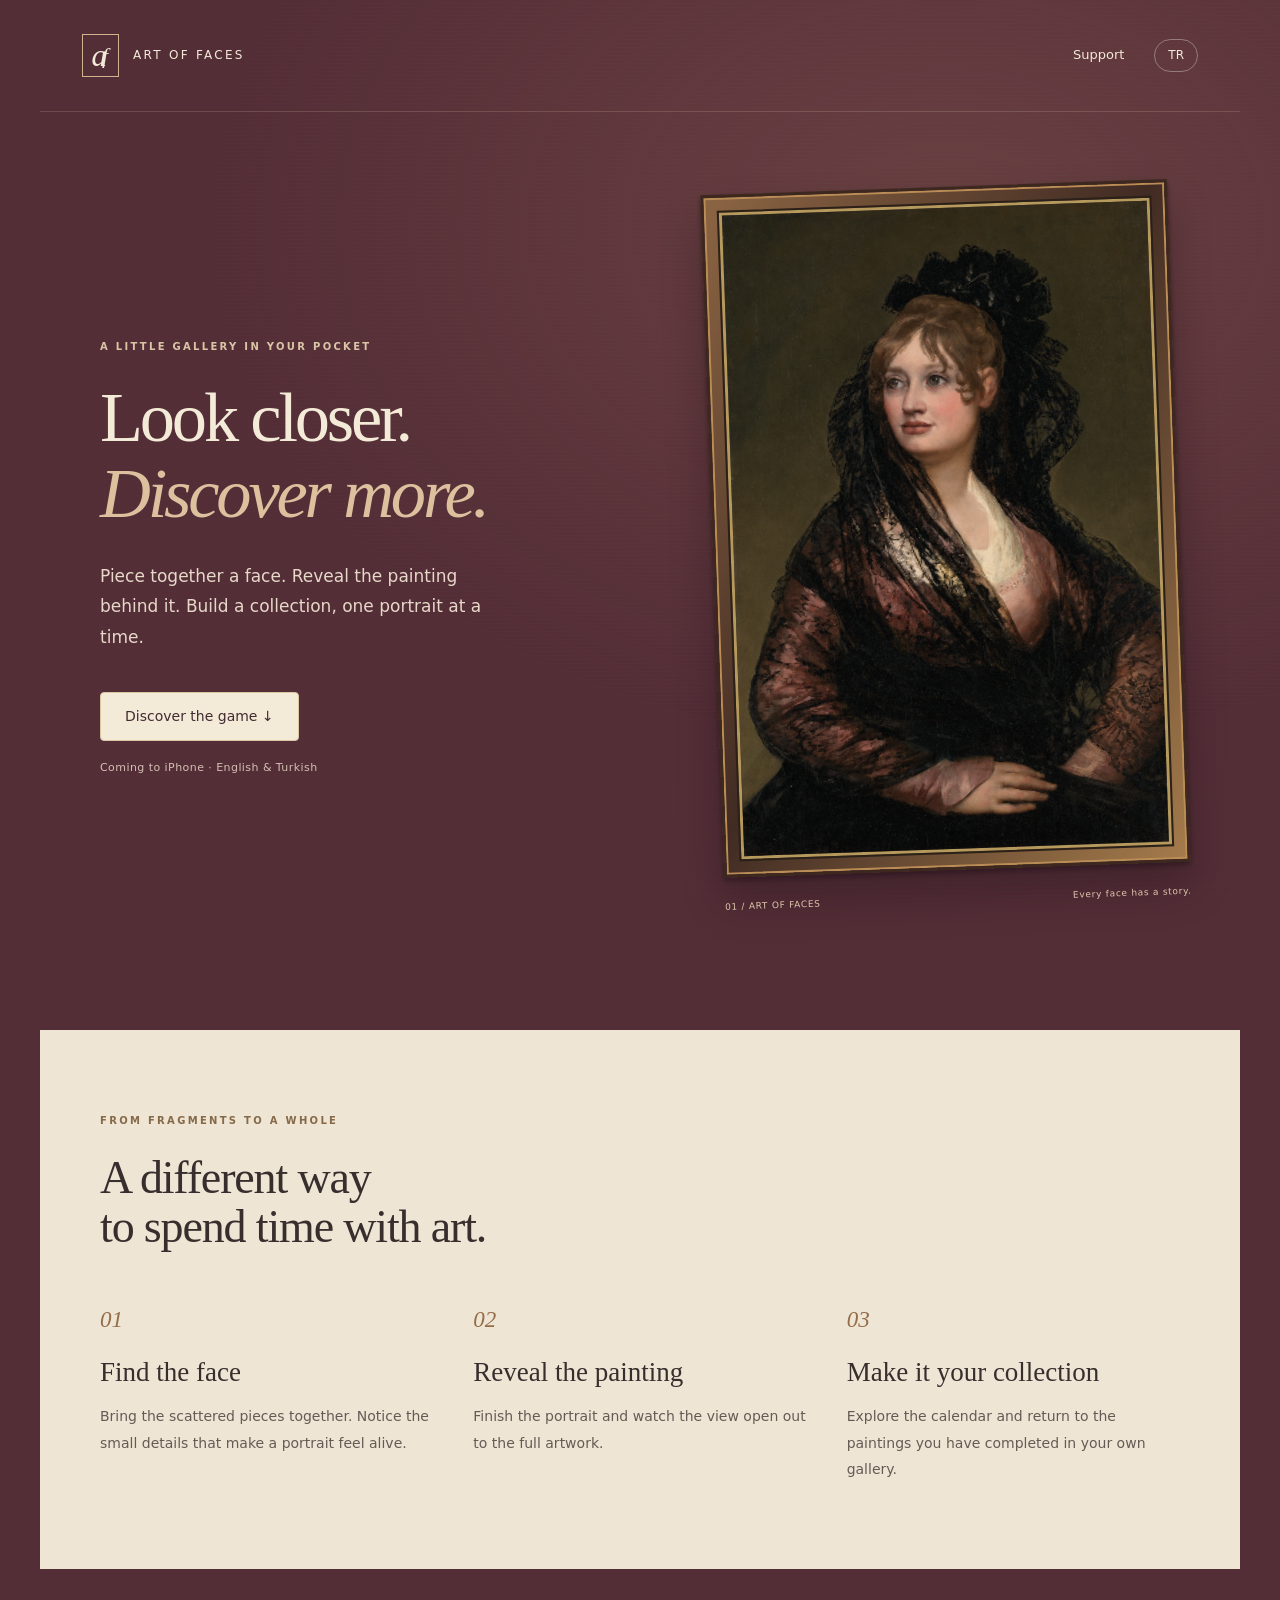
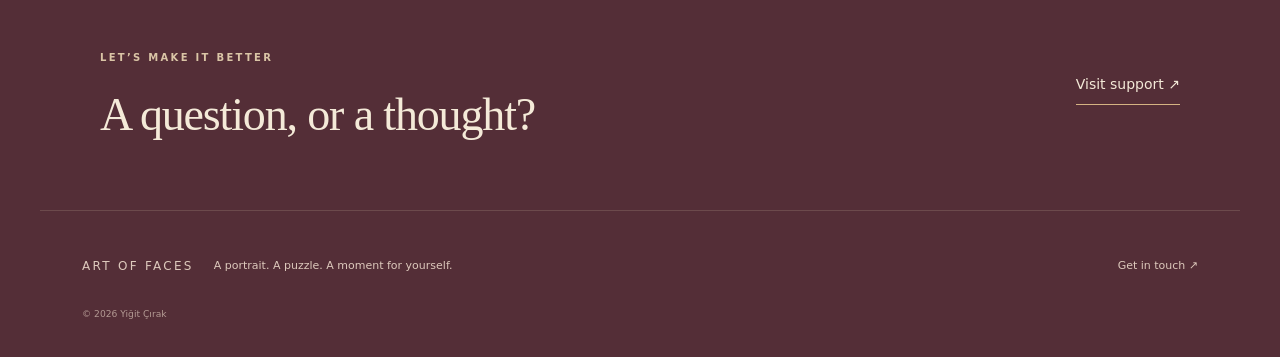
==== index.html @ 992b3d63 "Publish bilingual Art of Faces website and support" ====
<!doctype html><html lang="en"><head><meta charset="utf-8"><meta name="viewport" content="width=device-width,initial-scale=1"><title>Discover, piece by piece — Art of Faces</title><meta name="description" content="Discover portraits, piece by piece. Art of Faces is a portrait puzzle game for iPhone."><meta name="theme-color" content="#542e37"><link rel="icon" href="./assets/icon.svg" type="image/svg+xml"><link rel="stylesheet" href="./assets/site.css"><script src="./assets/site.js" defer></script></head><body><a class="skip" href="#main">Skip to content</a><header><a class="brand" href="./"><span class="brand-mark">a<span>f</span></span> ART OF FACES</a><nav aria-label="Main navigation"><a href="./support/"><span data-en>Support</span><span data-tr hidden>Destek</span></a><button id="language" aria-label="Switch to Turkish">TR</button></nav></header><main id="main"><section class="hero"><div class="hero-copy"><p class="eyebrow"><span data-en>A LITTLE GALLERY IN YOUR POCKET</span><span data-tr hidden>CEBİNDE KÜÇÜK BİR GALERİ</span></p><h1><span data-en>Look closer.<br><em>Discover more.</em></span><span data-tr hidden>Yakından bak.<br><em>Yeniden keşfet.</em></span></h1><p class="intro"><span data-en>Piece together a face. Reveal the painting behind it. Build a collection, one portrait at a time.</span><span data-tr hidden>Bir yüzün parçalarını birleştir. Ardındaki tabloyu ortaya çıkar. Her portreyle kendi koleksiyonunu oluştur.</span></p><a class="button" href="#experience"><span data-en>Discover the game ↓</span><span data-tr hidden>Oyunu keşfet ↓</span></a><p class="availability"><span data-en>Coming to iPhone · English & Turkish</span><span data-tr hidden>Yakında iPhone’da · Türkçe ve İngilizce</span></p></div><figure class="hero-art"><div class="frame"><img src="./assets/portrait.png" width="339" height="512" alt="A painted portrait of a woman wearing a black lace mantilla"></div><figcaption><span>01 / ART OF FACES</span><span><span data-en>Every face has a story.</span><span data-tr hidden>Her yüzün bir hikâyesi var.</span></span></figcaption></figure></section><section class="experience" id="experience"><p class="eyebrow"><span data-en>FROM FRAGMENTS TO A WHOLE</span><span data-tr hidden>PARÇALARDAN BÜTÜNE</span></p><h2><span data-en>A different way<br>to spend time with art.</span><span data-tr hidden>Sanatla vakit geçirmenin<br>başka bir yolu.</span></h2><div class="steps"><article><span class="number">01</span><h3><span data-en>Find the face</span><span data-tr hidden>Yüzü tamamla</span></h3><p><span data-en>Bring the scattered pieces together. Notice the small details that make a portrait feel alive.</span><span data-tr hidden>Dağılmış parçaları bir araya getir. Portreye hayat veren küçük ayrıntıları fark et.</span></p></article><article><span class="number">02</span><h3><span data-en>Reveal the painting</span><span data-tr hidden>Tabloyu keşfet</span></h3><p><span data-en>Finish the portrait and watch the view open out to the full artwork.</span><span data-tr hidden>Portreyi tamamla; görüntü açılırken eserin tamamıyla tanış.</span></p></article><article><span class="number">03</span><h3><span data-en>Make it your collection</span><span data-tr hidden>Koleksiyonunu oluştur</span></h3><p><span data-en>Explore the calendar and return to the paintings you have completed in your own gallery.</span><span data-tr hidden>Takvimi keşfet, tamamladığın tablolara kendi galerinde yeniden bak.</span></p></article></div></section><section class="contact-strip"><div><p class="eyebrow"><span data-en>LET’S MAKE IT BETTER</span><span data-tr hidden>BİRLİKTE GELİŞTİRELİM</span></p><h2><span data-en>A question, or a thought?</span><span data-tr hidden>Bir sorun ya da bir fikir?</span></h2></div><a class="text-link" href="./support/"><span data-en>Visit support ↗</span><span data-tr hidden>Destek sayfasına git ↗</span></a></section></main><footer><a class="brand" href="./">ART OF FACES</a><p><span data-en>A portrait. A puzzle. A moment for yourself.</span><span data-tr hidden>Bir portre. Bir bulmaca. Kendine ayırdığın bir an.</span></p><a href="./support/"><span data-en>Get in touch ↗</span><span data-tr hidden>İletişime geç ↗</span></a><small>© 2026 Yiğit Çırak</small></footer></body></html>
---- assets/site.css ----
*{box-sizing:border-box}html{scroll-behavior:smooth}body{margin:0;background:#542e37;color:#f4ead8;font:17px/1.7 system-ui,-apple-system,sans-serif}body:before{content:"";position:fixed;inset:0;pointer-events:none;z-index:-1;background:radial-gradient(ellipse at 74% 25%,#ab7a6540,transparent 55%),repeating-linear-gradient(0deg,#ffffff02 0 1px,transparent 1px 4px)}a{color:inherit;text-decoration:none}a:hover{text-decoration:underline}button{font:inherit;color:inherit;cursor:pointer}header,main,footer{max-width:1200px;margin:auto}header{padding:34px 42px;display:flex;align-items:center;justify-content:space-between;border-bottom:1px solid #e8d6b52b}.brand{display:flex;gap:14px;align-items:center;font-size:12px;letter-spacing:.19em}.brand-mark{border:1px solid #cfb58d;width:37px;height:43px;display:grid;place-content:center;font:italic 31px Georgia;position:relative}.brand-mark span{position:absolute;left:19px;top:8px;font-size:22px}nav{display:flex;gap:30px;align-items:center;font-size:13px}nav button{background:none;border:1px solid #ffffff55;border-radius:30px;padding:5px 13px;font-size:12px}.hero{padding:75px 60px 100px;display:grid;grid-template-columns:1.1fr 1fr;gap:100px;align-items:center}.eyebrow{font-size:10px;letter-spacing:.23em;color:#dac5a6;font-weight:600;margin-bottom:24px}h1,h2,h3{font-family:Georgia,'Times New Roman',serif;font-weight:400;line-height:1.08}h1{font-size:clamp(42px,5.5vw,72px);letter-spacing:-.045em;margin:0 0 30px}h1 em{color:#ddc19f;font-weight:400}.intro{font-size:17px;max-width:410px;color:#e7d8c9;line-height:1.8}.button{display:inline-block;border:1px solid #ddc6a2;border-radius:4px;padding:12px 24px;margin-top:22px;font-size:14px;background:#f4ead8;color:#422b31}.availability{font-size:11px;letter-spacing:.04em;color:#d5beb3;margin-top:18px}.hero-art{margin:0;transform:rotate(-2deg)}.frame{padding:15px;background:linear-gradient(125deg,#8c6543,#412b23 48%,#a47b4b);border:3px solid #3d281f;box-shadow:0 24px 42px #170a134d,0 3px 5px #170a1366,inset 0 0 0 2px #bb8d56}.frame img{display:block;width:100%;height:auto;border:3px solid #b69a5d;outline:2px solid #2b2118}figcaption{font-size:9px;letter-spacing:.08em;display:flex;justify-content:space-between;margin:22px 0;gap:12px;color:#dfc6ac}.experience{background:#eee5d5;color:#382e2d;padding:72px 60px}.experience .eyebrow{color:#856948}h2{font-size:clamp(32px,3.6vw,46px);letter-spacing:-.025em;margin:12px 0 40px}.steps{display:grid;grid-template-columns:repeat(3,1fr);gap:40px;margin-top:55px}.number{font:italic 23px Georgia;color:#956d48}.steps h3{font-size:27px;margin:22px 0 16px}.steps p{font-size:14px;line-height:1.9;color:#665b54}.contact-strip{padding:70px 60px;display:flex;justify-content:space-between;align-items:center;gap:24px}.contact-strip h2{margin:0}.text-link{font-size:14px;border-bottom:1px solid #d5b383;padding-bottom:7px;white-space:nowrap}footer{padding:35px 42px;border-top:1px solid #e8d6b52b;display:flex;gap:20px;flex-wrap:wrap;align-items:center;font-size:11px;color:#ddc9bc}footer p{flex:1}footer small{width:100%;opacity:.7}.reading{max-width:850px;padding:65px 42px 90px;min-height:70vh}.reading h1{font-size:58px}.reading .intro{max-width:650px}.reading>p{font-size:15px;max-width:680px;color:#e1cfc3}.email{display:inline-block;font-size:clamp(19px,3vw,30px);border-bottom:1px solid #ccaa7c;margin:20px 0 25px;overflow-wrap:anywhere}.reading h2{margin-top:65px;font-size:35px}details{border-top:1px solid #e8d6b538;padding:19px 0}details:last-of-type{border-bottom:1px solid #e8d6b538}summary{cursor:pointer;font-size:16px}details p{font-size:14px;color:#e1cfc3;padding-right:20px}.developer{margin-top:40px}a:focus-visible,button:focus-visible,summary:focus-visible{outline:3px solid #e9c77e;outline-offset:6px}.skip{position:absolute;left:15px;top:-100px;background:#eee5d5;color:#382e2d;padding:10px;z-index:10}.skip:focus{top:15px}[hidden]{display:none!important}@media(max-width:700px){header{padding:22px 24px}nav{gap:18px}.hero{padding:48px 30px 55px;grid-template-columns:1fr;gap:42px}.hero-copy{text-align:center}.intro{margin-left:auto;margin-right:auto}.hero-art{max-width:310px;justify-self:center;width:85%}.experience{padding:48px 30px}.steps{grid-template-columns:1fr;gap:28px;margin-top:35px}.steps article{border-top:1px solid #8b715c44;padding-top:24px}.steps h3{margin-top:12px}.contact-strip{padding:48px 30px;flex-direction:column;align-items:flex-start}footer{padding:30px;flex-direction:column;align-items:flex-start;gap:12px}footer p{margin:0}.reading{padding:45px 26px}.reading h1{font-size:44px}}@media(prefers-reduced-motion:reduce){html{scroll-behavior:auto}}
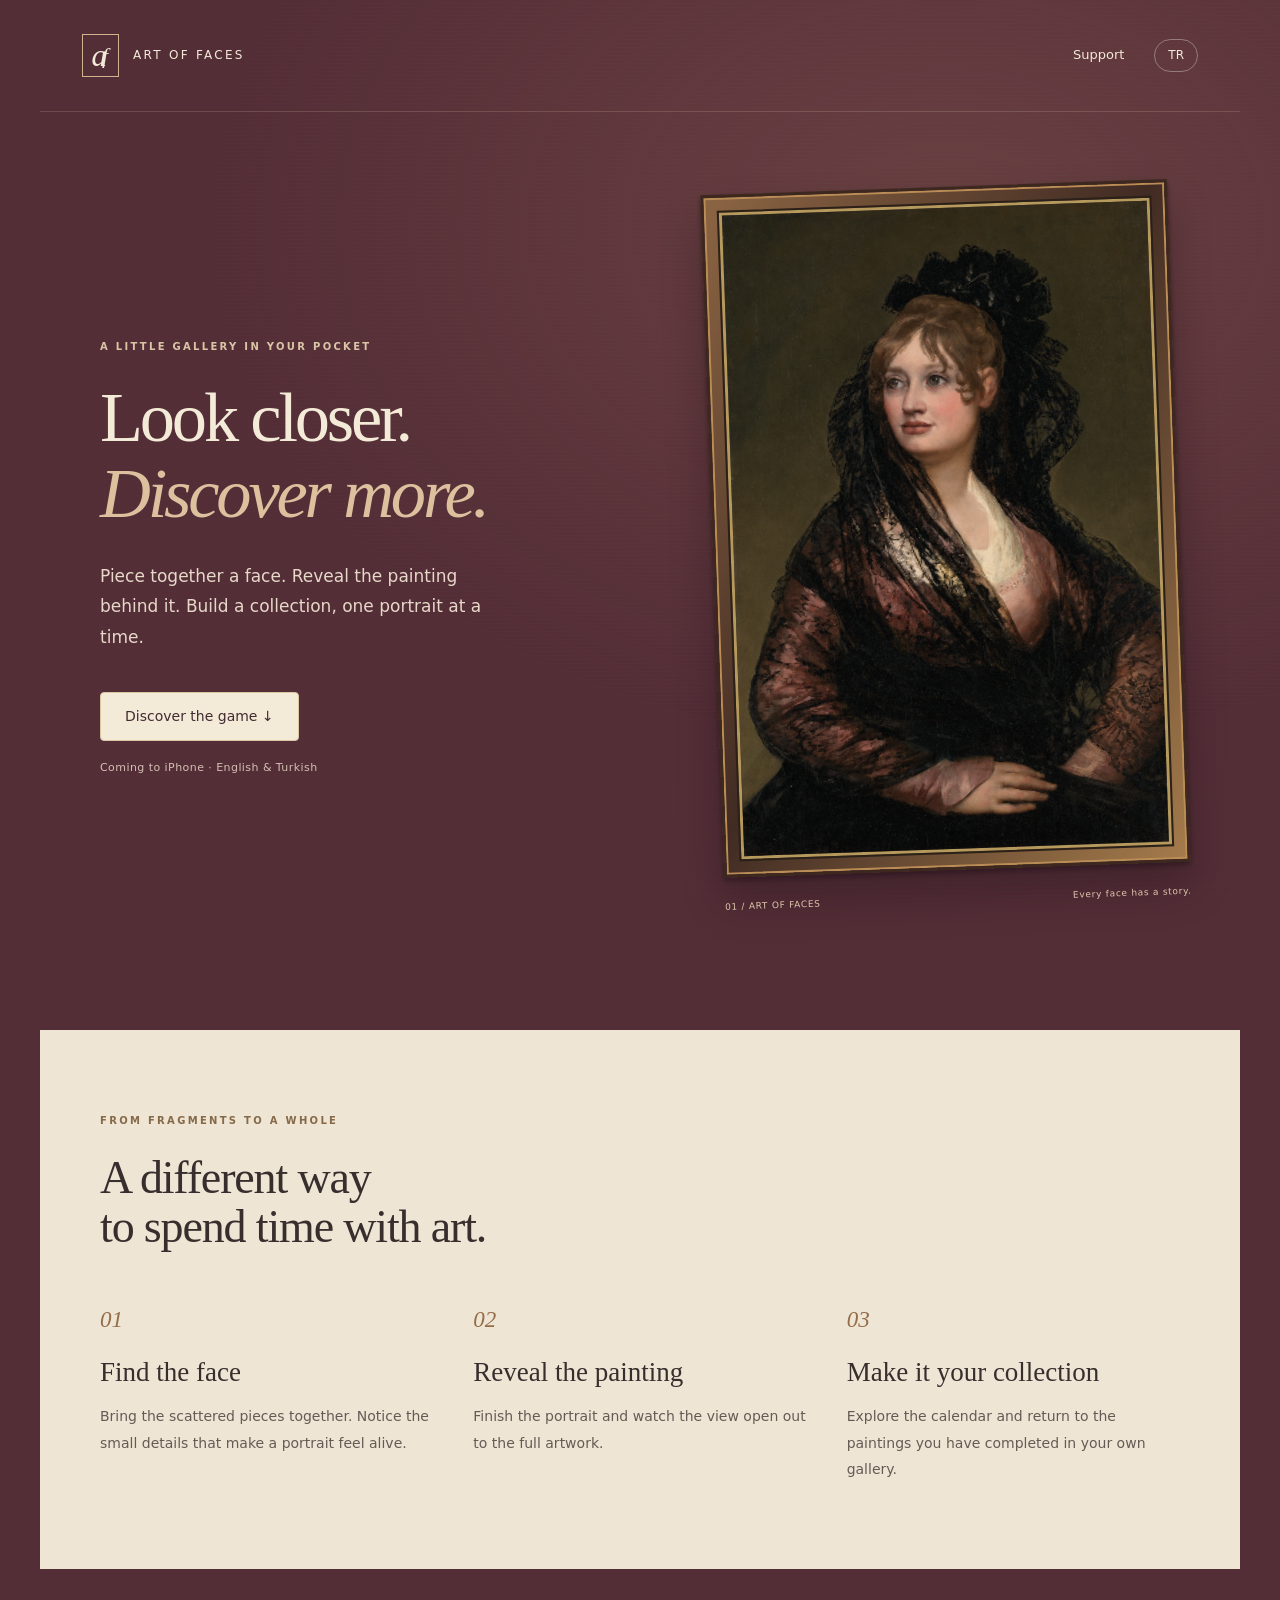
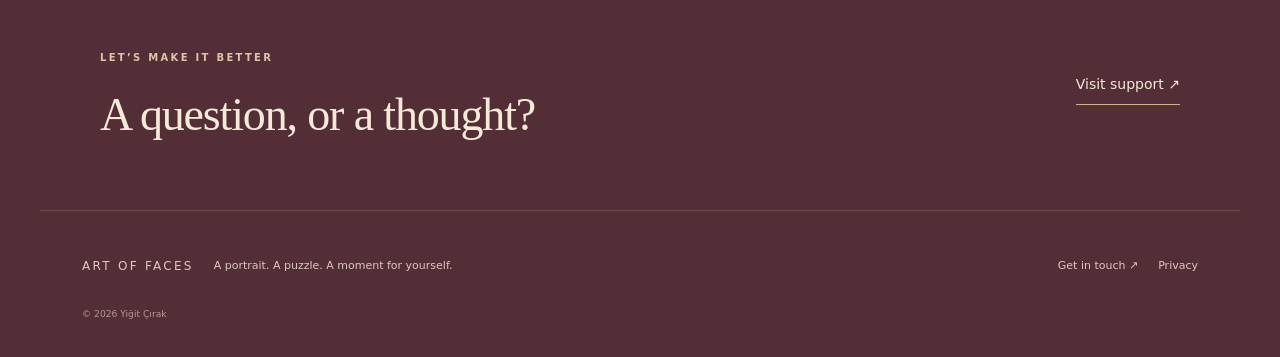
==== commit 63d67976: "Add bilingual privacy policy and navigation links" ====
--- a/index.html
+++ b/index.html
@@ -1 +1 @@
-<!doctype html><html lang="en"><head><meta charset="utf-8"><meta name="viewport" content="width=device-width,initial-scale=1"><title>Discover, piece by piece — Art of Faces</title><meta name="description" content="Discover portraits, piece by piece. Art of Faces is a portrait puzzle game for iPhone."><meta name="theme-color" content="#542e37"><link rel="icon" href="./assets/icon.svg" type="image/svg+xml"><link rel="stylesheet" href="./assets/site.css"><script src="./assets/site.js" defer></script></head><body><a class="skip" href="#main">Skip to content</a><header><a class="brand" href="./"><span class="brand-mark">a<span>f</span></span> ART OF FACES</a><nav aria-label="Main navigation"><a href="./support/"><span data-en>Support</span><span data-tr hidden>Destek</span></a><button id="language" aria-label="Switch to Turkish">TR</button></nav></header><main id="main"><section class="hero"><div class="hero-copy"><p class="eyebrow"><span data-en>A LITTLE GALLERY IN YOUR POCKET</span><span data-tr hidden>CEBİNDE KÜÇÜK BİR GALERİ</span></p><h1><span data-en>Look closer.<br><em>Discover more.</em></span><span data-tr hidden>Yakından bak.<br><em>Yeniden keşfet.</em></span></h1><p class="intro"><span data-en>Piece together a face. Reveal the painting behind it. Build a collection, one portrait at a time.</span><span data-tr hidden>Bir yüzün parçalarını birleştir. Ardındaki tabloyu ortaya çıkar. Her portreyle kendi koleksiyonunu oluştur.</span></p><a class="button" href="#experience"><span data-en>Discover the game ↓</span><span data-tr hidden>Oyunu keşfet ↓</span></a><p class="availability"><span data-en>Coming to iPhone · English & Turkish</span><span data-tr hidden>Yakında iPhone’da · Türkçe ve İngilizce</span></p></div><figure class="hero-art"><div class="frame"><img src="./assets/portrait.png" width="339" height="512" alt="A painted portrait of a woman wearing a black lace mantilla"></div><figcaption><span>01 / ART OF FACES</span><span><span data-en>Every face has a story.</span><span data-tr hidden>Her yüzün bir hikâyesi var.</span></span></figcaption></figure></section><section class="experience" id="experience"><p class="eyebrow"><span data-en>FROM FRAGMENTS TO A WHOLE</span><span data-tr hidden>PARÇALARDAN BÜTÜNE</span></p><h2><span data-en>A different way<br>to spend time with art.</span><span data-tr hidden>Sanatla vakit geçirmenin<br>başka bir yolu.</span></h2><div class="steps"><article><span class="number">01</span><h3><span data-en>Find the face</span><span data-tr hidden>Yüzü tamamla</span></h3><p><span data-en>Bring the scattered pieces together. Notice the small details that make a portrait feel alive.</span><span data-tr hidden>Dağılmış parçaları bir araya getir. Portreye hayat veren küçük ayrıntıları fark et.</span></p></article><article><span class="number">02</span><h3><span data-en>Reveal the painting</span><span data-tr hidden>Tabloyu keşfet</span></h3><p><span data-en>Finish the portrait and watch the view open out to the full artwork.</span><span data-tr hidden>Portreyi tamamla; görüntü açılırken eserin tamamıyla tanış.</span></p></article><article><span class="number">03</span><h3><span data-en>Make it your collection</span><span data-tr hidden>Koleksiyonunu oluştur</span></h3><p><span data-en>Explore the calendar and return to the paintings you have completed in your own gallery.</span><span data-tr hidden>Takvimi keşfet, tamamladığın tablolara kendi galerinde yeniden bak.</span></p></article></div></section><section class="contact-strip"><div><p class="eyebrow"><span data-en>LET’S MAKE IT BETTER</span><span data-tr hidden>BİRLİKTE GELİŞTİRELİM</span></p><h2><span data-en>A question, or a thought?</span><span data-tr hidden>Bir sorun ya da bir fikir?</span></h2></div><a class="text-link" href="./support/"><span data-en>Visit support ↗</span><span data-tr hidden>Destek sayfasına git ↗</span></a></section></main><footer><a class="brand" href="./">ART OF FACES</a><p><span data-en>A portrait. A puzzle. A moment for yourself.</span><span data-tr hidden>Bir portre. Bir bulmaca. Kendine ayırdığın bir an.</span></p><a href="./support/"><span data-en>Get in touch ↗</span><span data-tr hidden>İletişime geç ↗</span></a><small>© 2026 Yiğit Çırak</small></footer></body></html>+<!doctype html><html lang="en"><head><meta charset="utf-8"><meta name="viewport" content="width=device-width,initial-scale=1"><title>Discover, piece by piece — Art of Faces</title><meta name="description" content="Discover portraits, piece by piece. Art of Faces is a portrait puzzle game for iPhone."><meta name="theme-color" content="#542e37"><link rel="icon" href="./assets/icon.svg" type="image/svg+xml"><link rel="stylesheet" href="./assets/site.css"><script src="./assets/site.js" defer></script></head><body><a class="skip" href="#main">Skip to content</a><header><a class="brand" href="./"><span class="brand-mark">a<span>f</span></span> ART OF FACES</a><nav aria-label="Main navigation"><a href="./support/"><span data-en>Support</span><span data-tr hidden>Destek</span></a><button id="language" aria-label="Switch to Turkish">TR</button></nav></header><main id="main"><section class="hero"><div class="hero-copy"><p class="eyebrow"><span data-en>A LITTLE GALLERY IN YOUR POCKET</span><span data-tr hidden>CEBİNDE KÜÇÜK BİR GALERİ</span></p><h1><span data-en>Look closer.<br><em>Discover more.</em></span><span data-tr hidden>Yakından bak.<br><em>Yeniden keşfet.</em></span></h1><p class="intro"><span data-en>Piece together a face. Reveal the painting behind it. Build a collection, one portrait at a time.</span><span data-tr hidden>Bir yüzün parçalarını birleştir. Ardındaki tabloyu ortaya çıkar. Her portreyle kendi koleksiyonunu oluştur.</span></p><a class="button" href="#experience"><span data-en>Discover the game ↓</span><span data-tr hidden>Oyunu keşfet ↓</span></a><p class="availability"><span data-en>Coming to iPhone · English & Turkish</span><span data-tr hidden>Yakında iPhone’da · Türkçe ve İngilizce</span></p></div><figure class="hero-art"><div class="frame"><img src="./assets/portrait.png" width="339" height="512" alt="A painted portrait of a woman wearing a black lace mantilla"></div><figcaption><span>01 / ART OF FACES</span><span><span data-en>Every face has a story.</span><span data-tr hidden>Her yüzün bir hikâyesi var.</span></span></figcaption></figure></section><section class="experience" id="experience"><p class="eyebrow"><span data-en>FROM FRAGMENTS TO A WHOLE</span><span data-tr hidden>PARÇALARDAN BÜTÜNE</span></p><h2><span data-en>A different way<br>to spend time with art.</span><span data-tr hidden>Sanatla vakit geçirmenin<br>başka bir yolu.</span></h2><div class="steps"><article><span class="number">01</span><h3><span data-en>Find the face</span><span data-tr hidden>Yüzü tamamla</span></h3><p><span data-en>Bring the scattered pieces together. Notice the small details that make a portrait feel alive.</span><span data-tr hidden>Dağılmış parçaları bir araya getir. Portreye hayat veren küçük ayrıntıları fark et.</span></p></article><article><span class="number">02</span><h3><span data-en>Reveal the painting</span><span data-tr hidden>Tabloyu keşfet</span></h3><p><span data-en>Finish the portrait and watch the view open out to the full artwork.</span><span data-tr hidden>Portreyi tamamla; görüntü açılırken eserin tamamıyla tanış.</span></p></article><article><span class="number">03</span><h3><span data-en>Make it your collection</span><span data-tr hidden>Koleksiyonunu oluştur</span></h3><p><span data-en>Explore the calendar and return to the paintings you have completed in your own gallery.</span><span data-tr hidden>Takvimi keşfet, tamamladığın tablolara kendi galerinde yeniden bak.</span></p></article></div></section><section class="contact-strip"><div><p class="eyebrow"><span data-en>LET’S MAKE IT BETTER</span><span data-tr hidden>BİRLİKTE GELİŞTİRELİM</span></p><h2><span data-en>A question, or a thought?</span><span data-tr hidden>Bir sorun ya da bir fikir?</span></h2></div><a class="text-link" href="./support/"><span data-en>Visit support ↗</span><span data-tr hidden>Destek sayfasına git ↗</span></a></section></main><footer><a class="brand" href="./">ART OF FACES</a><p><span data-en>A portrait. A puzzle. A moment for yourself.</span><span data-tr hidden>Bir portre. Bir bulmaca. Kendine ayırdığın bir an.</span></p><a href="./support/"><span data-en>Get in touch ↗</span><span data-tr hidden>İletişime geç ↗</span></a><a href="./privacy/"><span data-en>Privacy</span><span data-tr hidden>Gizlilik</span></a><small>© 2026 Yiğit Çırak</small></footer></body></html>
--- a/assets/site.css
+++ b/assets/site.css
@@ -1 +1,2 @@
-*{box-sizing:border-box}html{scroll-behavior:smooth}body{margin:0;background:#542e37;color:#f4ead8;font:17px/1.7 system-ui,-apple-system,sans-serif}body:before{content:"";position:fixed;inset:0;pointer-events:none;z-index:-1;background:radial-gradient(ellipse at 74% 25%,#ab7a6540,transparent 55%),repeating-linear-gradient(0deg,#ffffff02 0 1px,transparent 1px 4px)}a{color:inherit;text-decoration:none}a:hover{text-decoration:underline}button{font:inherit;color:inherit;cursor:pointer}header,main,footer{max-width:1200px;margin:auto}header{padding:34px 42px;display:flex;align-items:center;justify-content:space-between;border-bottom:1px solid #e8d6b52b}.brand{display:flex;gap:14px;align-items:center;font-size:12px;letter-spacing:.19em}.brand-mark{border:1px solid #cfb58d;width:37px;height:43px;display:grid;place-content:center;font:italic 31px Georgia;position:relative}.brand-mark span{position:absolute;left:19px;top:8px;font-size:22px}nav{display:flex;gap:30px;align-items:center;font-size:13px}nav button{background:none;border:1px solid #ffffff55;border-radius:30px;padding:5px 13px;font-size:12px}.hero{padding:75px 60px 100px;display:grid;grid-template-columns:1.1fr 1fr;gap:100px;align-items:center}.eyebrow{font-size:10px;letter-spacing:.23em;color:#dac5a6;font-weight:600;margin-bottom:24px}h1,h2,h3{font-family:Georgia,'Times New Roman',serif;font-weight:400;line-height:1.08}h1{font-size:clamp(42px,5.5vw,72px);letter-spacing:-.045em;margin:0 0 30px}h1 em{color:#ddc19f;font-weight:400}.intro{font-size:17px;max-width:410px;color:#e7d8c9;line-height:1.8}.button{display:inline-block;border:1px solid #ddc6a2;border-radius:4px;padding:12px 24px;margin-top:22px;font-size:14px;background:#f4ead8;color:#422b31}.availability{font-size:11px;letter-spacing:.04em;color:#d5beb3;margin-top:18px}.hero-art{margin:0;transform:rotate(-2deg)}.frame{padding:15px;background:linear-gradient(125deg,#8c6543,#412b23 48%,#a47b4b);border:3px solid #3d281f;box-shadow:0 24px 42px #170a134d,0 3px 5px #170a1366,inset 0 0 0 2px #bb8d56}.frame img{display:block;width:100%;height:auto;border:3px solid #b69a5d;outline:2px solid #2b2118}figcaption{font-size:9px;letter-spacing:.08em;display:flex;justify-content:space-between;margin:22px 0;gap:12px;color:#dfc6ac}.experience{background:#eee5d5;color:#382e2d;padding:72px 60px}.experience .eyebrow{color:#856948}h2{font-size:clamp(32px,3.6vw,46px);letter-spacing:-.025em;margin:12px 0 40px}.steps{display:grid;grid-template-columns:repeat(3,1fr);gap:40px;margin-top:55px}.number{font:italic 23px Georgia;color:#956d48}.steps h3{font-size:27px;margin:22px 0 16px}.steps p{font-size:14px;line-height:1.9;color:#665b54}.contact-strip{padding:70px 60px;display:flex;justify-content:space-between;align-items:center;gap:24px}.contact-strip h2{margin:0}.text-link{font-size:14px;border-bottom:1px solid #d5b383;padding-bottom:7px;white-space:nowrap}footer{padding:35px 42px;border-top:1px solid #e8d6b52b;display:flex;gap:20px;flex-wrap:wrap;align-items:center;font-size:11px;color:#ddc9bc}footer p{flex:1}footer small{width:100%;opacity:.7}.reading{max-width:850px;padding:65px 42px 90px;min-height:70vh}.reading h1{font-size:58px}.reading .intro{max-width:650px}.reading>p{font-size:15px;max-width:680px;color:#e1cfc3}.email{display:inline-block;font-size:clamp(19px,3vw,30px);border-bottom:1px solid #ccaa7c;margin:20px 0 25px;overflow-wrap:anywhere}.reading h2{margin-top:65px;font-size:35px}details{border-top:1px solid #e8d6b538;padding:19px 0}details:last-of-type{border-bottom:1px solid #e8d6b538}summary{cursor:pointer;font-size:16px}details p{font-size:14px;color:#e1cfc3;padding-right:20px}.developer{margin-top:40px}a:focus-visible,button:focus-visible,summary:focus-visible{outline:3px solid #e9c77e;outline-offset:6px}.skip{position:absolute;left:15px;top:-100px;background:#eee5d5;color:#382e2d;padding:10px;z-index:10}.skip:focus{top:15px}[hidden]{display:none!important}@media(max-width:700px){header{padding:22px 24px}nav{gap:18px}.hero{padding:48px 30px 55px;grid-template-columns:1fr;gap:42px}.hero-copy{text-align:center}.intro{margin-left:auto;margin-right:auto}.hero-art{max-width:310px;justify-self:center;width:85%}.experience{padding:48px 30px}.steps{grid-template-columns:1fr;gap:28px;margin-top:35px}.steps article{border-top:1px solid #8b715c44;padding-top:24px}.steps h3{margin-top:12px}.contact-strip{padding:48px 30px;flex-direction:column;align-items:flex-start}footer{padding:30px;flex-direction:column;align-items:flex-start;gap:12px}footer p{margin:0}.reading{padding:45px 26px}.reading h1{font-size:44px}}@media(prefers-reduced-motion:reduce){html{scroll-behavior:auto}}+*{box-sizing:border-box}html{scroll-behavior:smooth}body{margin:0;background:#542e37;color:#f4ead8;font:17px/1.7 system-ui,-apple-system,sans-serif}body:before{content:"";position:fixed;inset:0;pointer-events:none;z-index:-1;background:radial-gradient(ellipse at 74% 25%,#ab7a6540,transparent 55%),repeating-linear-gradient(0deg,#ffffff02 0 1px,transparent 1px 4px)}a{color:inherit;text-decoration:none}a:hover{text-decoration:underline}button{font:inherit;color:inherit;cursor:pointer}header,main,footer{max-width:1200px;margin:auto}header{padding:34px 42px;display:flex;align-items:center;justify-content:space-between;border-bottom:1px solid #e8d6b52b}.brand{display:flex;gap:14px;align-items:center;font-size:12px;letter-spacing:.19em}.brand-mark{border:1px solid #cfb58d;width:37px;height:43px;display:grid;place-content:center;font:italic 31px Georgia;position:relative}.brand-mark span{position:absolute;left:19px;top:8px;font-size:22px}nav{display:flex;gap:30px;align-items:center;font-size:13px}nav button{background:none;border:1px solid #ffffff55;border-radius:30px;padding:5px 13px;font-size:12px}.hero{padding:75px 60px 100px;display:grid;grid-template-columns:1.1fr 1fr;gap:100px;align-items:center}.eyebrow{font-size:10px;letter-spacing:.23em;color:#dac5a6;font-weight:600;margin-bottom:24px}h1,h2,h3{font-family:Georgia,'Times New Roman',serif;font-weight:400;line-height:1.08}h1{font-size:clamp(42px,5.5vw,72px);letter-spacing:-.045em;margin:0 0 30px}h1 em{color:#ddc19f;font-weight:400}.intro{font-size:17px;max-width:410px;color:#e7d8c9;line-height:1.8}.button{display:inline-block;border:1px solid #ddc6a2;border-radius:4px;padding:12px 24px;margin-top:22px;font-size:14px;background:#f4ead8;color:#422b31}.availability{font-size:11px;letter-spacing:.04em;color:#d5beb3;margin-top:18px}.hero-art{margin:0;transform:rotate(-2deg)}.frame{padding:15px;background:linear-gradient(125deg,#8c6543,#412b23 48%,#a47b4b);border:3px solid #3d281f;box-shadow:0 24px 42px #170a134d,0 3px 5px #170a1366,inset 0 0 0 2px #bb8d56}.frame img{display:block;width:100%;height:auto;border:3px solid #b69a5d;outline:2px solid #2b2118}figcaption{font-size:9px;letter-spacing:.08em;display:flex;justify-content:space-between;margin:22px 0;gap:12px;color:#dfc6ac}.experience{background:#eee5d5;color:#382e2d;padding:72px 60px}.experience .eyebrow{color:#856948}h2{font-size:clamp(32px,3.6vw,46px);letter-spacing:-.025em;margin:12px 0 40px}.steps{display:grid;grid-template-columns:repeat(3,1fr);gap:40px;margin-top:55px}.number{font:italic 23px Georgia;color:#956d48}.steps h3{font-size:27px;margin:22px 0 16px}.steps p{font-size:14px;line-height:1.9;color:#665b54}.contact-strip{padding:70px 60px;display:flex;justify-content:space-between;align-items:center;gap:24px}.contact-strip h2{margin:0}.text-link{font-size:14px;border-bottom:1px solid #d5b383;padding-bottom:7px;white-space:nowrap}footer{padding:35px 42px;border-top:1px solid #e8d6b52b;display:flex;gap:20px;flex-wrap:wrap;align-items:center;font-size:11px;color:#ddc9bc}footer p{flex:1}footer small{width:100%;opacity:.7}.reading{max-width:850px;padding:65px 42px 90px;min-height:70vh}.reading h1{font-size:58px}.reading .intro{max-width:650px}.reading>p{font-size:15px;max-width:680px;color:#e1cfc3}.email{display:inline-block;font-size:clamp(19px,3vw,30px);border-bottom:1px solid #ccaa7c;margin:20px 0 25px;overflow-wrap:anywhere}.reading h2{margin-top:65px;font-size:35px}details{border-top:1px solid #e8d6b538;padding:19px 0}details:last-of-type{border-bottom:1px solid #e8d6b538}summary{cursor:pointer;font-size:16px}details p{font-size:14px;color:#e1cfc3;padding-right:20px}.developer{margin-top:40px}a:focus-visible,button:focus-visible,summary:focus-visible{outline:3px solid #e9c77e;outline-offset:6px}.skip{position:absolute;left:15px;top:-100px;background:#eee5d5;color:#382e2d;padding:10px;z-index:10}.skip:focus{top:15px}[hidden]{display:none!important}@media(max-width:700px){header{padding:22px 24px}nav{gap:18px}.hero{padding:48px 30px 55px;grid-template-columns:1fr;gap:42px}.hero-copy{text-align:center}.intro{margin-left:auto;margin-right:auto}.hero-art{max-width:310px;justify-self:center;width:85%}.experience{padding:48px 30px}.steps{grid-template-columns:1fr;gap:28px;margin-top:35px}.steps article{border-top:1px solid #8b715c44;padding-top:24px}.steps h3{margin-top:12px}.contact-strip{padding:48px 30px;flex-direction:column;align-items:flex-start}footer{padding:30px;flex-direction:column;align-items:flex-start;gap:12px}footer p{margin:0}.reading{padding:45px 26px}.reading h1{font-size:44px}}@media(prefers-reduced-motion:reduce){html{scroll-behavior:auto}}
+.privacy section p{font-size:15px;line-height:1.85;color:#e1cfc3}.privacy section h2{font-size:29px;margin:40px 0 16px}.privacy section a{text-decoration:underline;text-underline-offset:3px}.privacy .updated{font-size:12px}.privacy h1{overflow-wrap:anywhere}
